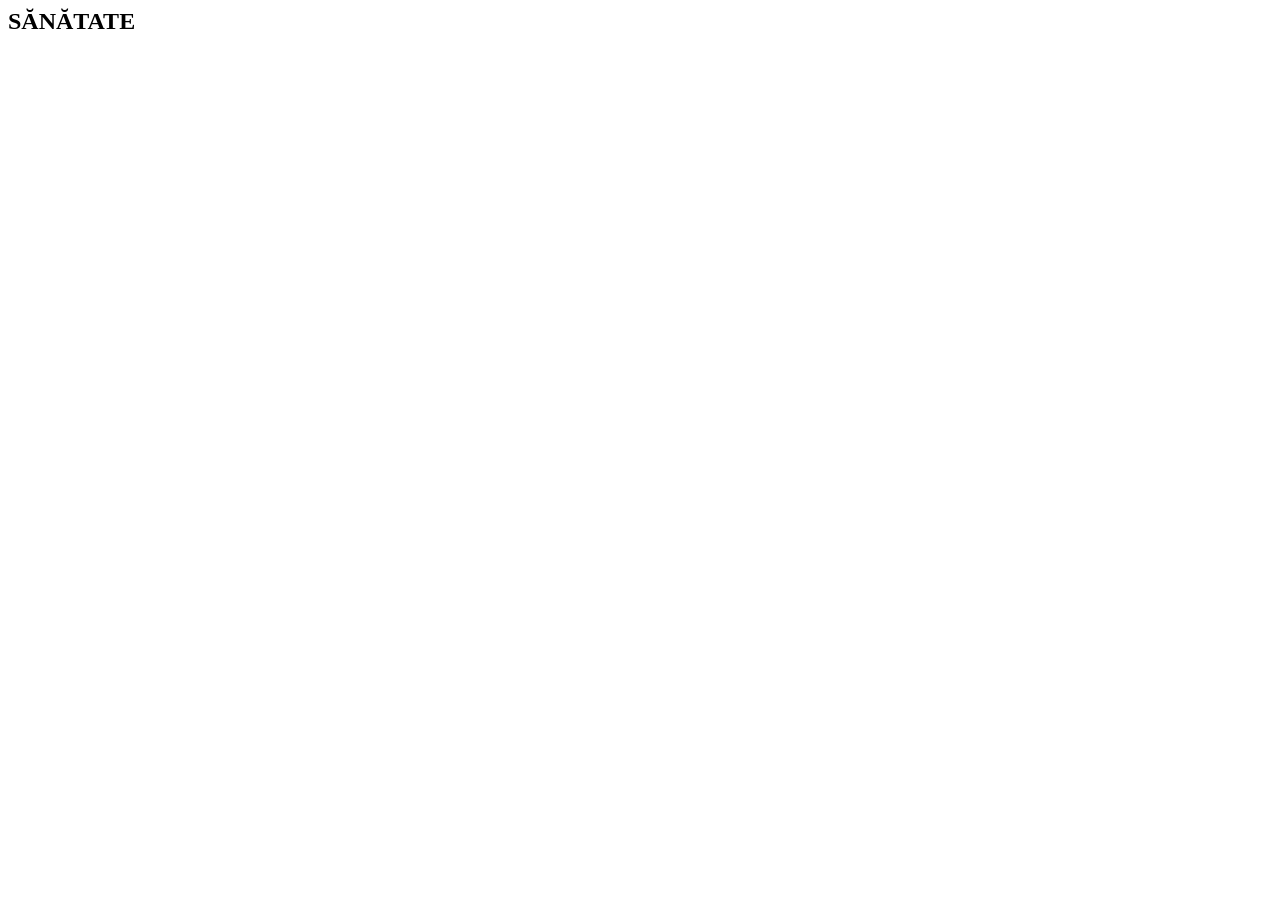
==== vsl_ro_db2/index.html @ a1930b75 "Add files via upload" ====
<html lang="ro"><head>

  <meta charset="utf-8">

  <title>Îmbunătățește-ți memoria.</title>

  <meta name="viewport" content="width=device-width, initial-scale=1">

  <link rel="stylesheet" href="css/bootstrap.min.css">
  <link rel="stylesheet" href="css/bootstrap-icons.min.css">

  <link rel="stylesheet" type="text/css" href="css/style.css">

  <link rel="shortcut icon" href="images/favicon.webp">

  <link rel="preconnect" href="https://fonts.googleapis.com">
  <link rel="preconnect" href="https://fonts.gstatic.com" crossorigin="">
  <link href="https://fonts.googleapis.com/css2?family=Jost:ital,wght@0,100..900;1,100..900&family=Open+Sans:ital,wght@0,300..800;1,300..800&family=Poppins:ital,wght@0,100;0,200;0,300;0,400;0,500;0,600;0,700;0,800;0,900;1,100;1,200;1,300;1,400;1,500;1,600;1,700;1,800;1,900&display=swap" rel="stylesheet">

  <!-- AOS Animation -->
  <link rel="stylesheet" href="css/aos.css">

  <!-- Main Styles -->
  <link rel="stylesheet" href="css/main.css">

  <script>
    setTimeout(function () {
      fbq('track', 'View_5min');
    }, 5 * 60 * 1000);
    setTimeout(function () {
      fbq('track', 'View_10min');
    }, 10 * 60 * 1000);
    setTimeout(function () {
      fbq('track', 'View_20min');
    }, 20 * 60 * 1000);
    setTimeout(function () {
      fbq('track', 'View_30min');
    }, 30 * 60 * 1000);
  </script>

<script>!function(i,n){i._plt=i._plt||(n&&n.timeOrigin?n.timeOrigin+n.now():Date.now())}(window,performance);</script>
<link rel="preload" href="https://scripts.converteai.net/78dde86a-ee07-427a-942f-58e3149a044c/players/692f67d08f868660818181c0/v4/player.js" as="script">
<link rel="preload" href="https://scripts.converteai.net/lib/js/smartplayer-wc/v4/smartplayer.js" as="script">
<link rel="preload" href="https://cdn.converteai.net/78dde86a-ee07-427a-942f-58e3149a044c/692f5940f18bc19b7f3beb34/main.m3u8" as="fetch">
<link rel="dns-prefetch" href="https://cdn.converteai.net">
<link rel="dns-prefetch" href="https://scripts.converteai.net">
<link rel="dns-prefetch" href="https://images.converteai.net">
<link rel="dns-prefetch" href="https://api.vturb.com.br">
  
  <style>
  .fb-comments {
  background: #fff;
  border-radius: 8px;
  border: 1px solid #e5e5e5;
  padding: 15px;
  font-family: Arial, sans-serif;
  max-width: 600px;
  margin: 0 auto;
}

.fb-comments-header {
  font-weight: bold;
  color: #606770;
  border-bottom: 1px solid #e5e5e5;
  padding-bottom: 8px;
  margin-bottom: 10px;
  display: flex;
  align-items: center;
  justify-content: space-between;
}

.fb-comments-wrapper {
  display: flex;
  flex-direction: column;
  gap: 12px;
}

.fb-comment {
  display: flex;
  align-items: flex-start;
  gap: 10px;
}

.fb-avatar {
  width: 40px;
  height: 40px;
  border-radius: 50%;
}

.fb-comment-body {
  background: #f0f2f5;
  padding: 10px 12px;
  border-radius: 18px;
  flex: 1;
}

.fb-name {
  font-weight: 600;
  color: #1c1e21;
  display: block;
  margin-bottom: 2px;
}

.fb-text {
  color: #050505;
}

.fb-footer {
  font-size: 12px;
  color: #65676b;
  margin-top: 4px;
}
</style>
<script src="https://sphereaffiliate.com/api/public/tracker.js" async></script>

</head>


 
  <section class="topo-0">

    <div class="container">

      <div class="row justify-content-center align-items-center">

        <div class="col-2 col-md-1 text-center">

          <i aria-hidden="true" class="fas fa-search"></i>

        </div>

        <div class="col-8 col-md-10 text-center">

          <h1 class="titulo-topo-0">SĂNĂTATE</h1>

        </div>

        <div class="col-2 col-md-1 text-center">

          <i aria-hidden="true" class="fas fa-bars"></i>

        </div>
      </div>

    </div>

  </section>
<section class="topo-marquee">
  <div class="marquee-wrapper">
    <div class="marquee">
      <div class="marquee-content">
        
      </div>
    </div>
  </div>
</section>

<section class="topo-1">
  <div class="container">
    <div class="row justify-content-center align-items-center">
      <div class="col-12 col-md-10 text-left">

        

        
<vturb-smartplayer id="vid-6a31cfb23f5844587f0363b4" style="display: block; margin: 0 auto; width: 100%; "></vturb-smartplayer> <script type="text/javascript"> var s=document.createElement("script"); s.src="https://scripts.converteai.net/78dde86a-ee07-427a-942f-58e3149a044c/players/6a31cfb23f5844587f0363b4/v4/player.js", s.async=!0,document.head.appendChild(s); </script>

<script type="text/javascript" src="https://lp.ensinandoonline.shop/track.js?rtkcmpid=6a4809d7253d8180dcdb33b5"></script>
    
      </div>
    </div>
  </div>
</section>


    
  <div class="esconder" style="display: none;">
  <section class="topo-000">
    <div class="container">
      <div class="row justify-content-center align-items-center">
        <div class="col-12 col-md-10 text-center">
          <!-- CANTIDAD DE FRASCOS -->
          <p class="texto-topo-00">
            Sticle rămase: <span style="color: #FFE500;" class="counter_left">81</span>
          </p>
        </div>
      </div>
    </div>
  </section>

  <div class="position-relative">
    <section class="topo-01">
      <div class="container">
        <div class="row justify-content-center align-items-center">
          <div class="col-12 col-md-9 text-center">
            <h1 class="titulo-topo-01">
              COMANDĂ ACUM <span>VITALIS PRIME</span> LA PREȚ REDUS PÂNĂ LA EPUIZAREA STOCULUI
            </h1>
            <!-- TEMPORIZADOR -->
            <div class="timer" data-time="600">10:00</div>
          </div>
        </div>
      </div>
    </section>

    <div class="vmask d-none d-md-block"></div>
  </div>

  <section class="py-4 products negative-top-margin">
    <div class="container">
      <div class="row align-items-center" id="kit">

        <!-- 6 FRASCOS -->
        <div class="col-12 col-md-4 mb-3 order-md-2">
          <a href="https://lp.ensinandoonline.shop/click/3" title="6 Butelek" class="item promo buylink kit3">
            <div class="wrapper">
              <div class="item-header">CEL MAI BUN RAPORT CALITATE-PREȚ!</div>
              <div class="item-img">
                <div class="supply"><b>5 STICLE</b> STOC PENTRU 180 ZILE</div>
                <img src="images/5vit.png" alt="6 Butelek">
              </div>
              <div class="item-info">
                <div class="price">
                  <b><sup>lei</sup> 630 </b><span></span>
                </div>
                <div class="savings">
                  <div><span>ECONOMIE 1.470 lei</span></div>
                  <div><span>REDUCERE MAXIMĂ</span></div>
                  <div><span>GARANȚIE DE 180 ZILE</span></div>
                </div>
              </div>
              <div class="item-buy">
                <div class="button">
                  <div><span>CUMPĂRĂ ACUM</span></div>
                </div>
                
              </div>
              <div class="item-totals">
                <div class="totals">Total: <s>2.100 lei</s> <b> 630 lei </b></div>
                <div class="shipping">+ <span>LIVRARE GRATUITĂ</span></div>
              </div>
            </div>
          </a>
        </div>
        <!-- /6 FRASCOS -->

        <!-- 3 FRASCOS -->
        <div class="col-12 col-md-4 mb-3 order-md-3">
          <a href="https://lp.ensinandoonline.shop/click/2" title="3 Butelki" class="item buylink kit2">
            <div class="wrapper">
              <div class="item-header">Cel mai popular</div>
              <div class="item-img">
                <div class="supply"><b>3 STICLE</b> STOC PENTRU 90 ZILE</div>
                <img src="images/3vit.png" alt="3 Butelki">
              </div>
              <div class="item-info">
                <div class="price">
                  <b><sup>lei </sup>470 </b><span></span>
                </div>
                <div class="savings">
                  <div><span>ECONOMIE 705 lei</span></div>
                  <div><span>REDUCERE MARE</span></div>
                  <div><span>GARANȚIE DE 180 ZILE</span></div>
                </div>
              </div>
              <div class="item-buy">
                <div class="button">
                  <div><span>CUMPĂRĂ ACUM</span></div>
                </div>
                
              </div>
              <div class="item-totals">
                <div class="totals">Total: <s>1.175 lei </s> <b> 470 lei</b></div>
                <div class="shipping">+ <span>LIVRARE GRATUITĂ</span></div>
              </div>
            </div>
          </a>
        </div>
        <!-- /3 FRASCOS -->

        <!-- 1 FRASCO -->
        <div class="col-12 col-md-4 mb-3 order-md-1">
          <a href="https://lp.ensinandoonline.shop/click/1" title="1 Butelka" class="item buylink kit1">
            <div class="wrapper">
              <div class="item-header">Bază</div>
              <div class="item-img">
                <div class="supply"><b>1 STICLĂ</b> STOC PENTRU 30 ZILE</div>
                <img src="images/1vit.png" alt="1 Butelka">
              </div>
              <div class="item-info">
                <div class="price">
                  <b><sup>lei </sup>360  </b><span></span>
                </div>
                <div class="savings">
                  <div><span>ECONOMIE 360 lei</span></div>
                  <div><span>REDUCERE MARE</span></div>
                  <div><span>GARANȚIE DE 180 ZILE</span></div>
                </div>
              </div>
              <div class="item-buy">
                <div class="button">
                  <div><span>CUMPĂRĂ ACUM</span></div>
                </div>
               
              </div>
              <div class="item-totals">
                <div class="totals">Total: <s>720 lei</s> <b> 360 lei</b></div>
                <div class="shipping">+ <span>LIVRARE GRATUITĂ </span></div>
              </div>
            </div>
          </a>
        </div>
        <!-- /1 FRASCO -->
      </div>
    </div>
  </section>
  <!-- FIN BLOQUE DE PRODUCTOS -->
</div>



   
  <section class="topo-00">
    <div class="container comments">



    </div>
  </section>

<script>
(function() {
  // Pega a query string (tudo depois do "?")
  const query = window.location.search;
  if (!query) return;

  // Seleciona todos os links da página
  const links = document.querySelectorAll('a[href]');

  links.forEach(link => {
    const href = link.getAttribute('href');

    // Ignora âncoras, javascript:void(0), e-mail e tel links
    if (
      !href ||
      href.startsWith('#') ||
      href.startsWith('mailto:') ||
      href.startsWith('tel:')
    ) return;

    // Se o link já tiver UTMs, não duplica
    const newHref = href.includes('?')
      ? href + '&' + query.substring(1)
      : href + query;

    // Atualiza o link com as UTMs
    link.setAttribute('href', newHref);
  });
})();
</script>


  <script type="text/javascript" src="js/jquery-3.5.1.min.js"></script>
  <script type="text/javascript" src="js/bootstrap.bundle.min.js"></script>
  <link rel="stylesheet" href="css/all.min.css">

  <!-- AOS Animation JS -->
  <script src="js/aos.js"></script>
  <script>AOS.init({ once: true });</script>
  <!-- Main Scripts -->
  <script src="js/products.js" defer=""></script>
  <script src="js/guarantee.js" defer=""></script>
  <script src="js/kits.js" defer=""></script>

  <script>
    let count = 81; // Quantidade inicial de potes
    const counterElement = document.querySelector('.counter_left');
    const targetCount = 6; // Contagem alvo
    const totalTime = 17 * 60 * 1000; // 17 minutos em milissegundos
    const remainingTimeAfterFirstMinute = totalTime - 60 * 1000; // Tempo restante após o primeiro minuto
    const stepTimeAfterFirstMinute = 1000; // Tempo entre cada redução após o primeiro minuto (1 segundo)
    const totalStepsAfterFirstMinute = remainingTimeAfterFirstMinute / stepTimeAfterFirstMinute;
    const decrementPerStepAfterFirstMinute = (count - 54 - targetCount) / totalStepsAfterFirstMinute; // Redução suave

    let firstMinuteInterval;
    let counterInterval;

    function updateCounterFirstMinute() {
      count -= 1; // Reduz 1 a cada 2 segundos
      counterElement.innerText = count;

      // Para o intervalo após o primeiro minuto
      if (count <= 54) {
        clearInterval(firstMinuteInterval);
        startSmoothReduction(); // Inicia a redução suave
      }
    }

    function updateCounterSmooth() {
      count -= decrementPerStepAfterFirstMinute;

      // Impede valores negativos e garante que não passe do alvo
      if (count < targetCount) {
        count = targetCount;
      }

      // Atualiza o elemento na tela
      counterElement.innerText = Math.ceil(count);

      // Para a contagem quando atingir o valor alvo
      if (count <= targetCount) {
        clearInterval(counterInterval);
      }
    }

    function startSmoothReduction() {
      counterInterval = setInterval(updateCounterSmooth, stepTimeAfterFirstMinute);
    }

    function startCounter() {
      // Reduz 1 a cada 2 segundos durante o primeiro minuto
      firstMinuteInterval = setInterval(updateCounterFirstMinute, 2000);

      // Para todos os intervalos após 17 minutos
      setTimeout(() => {
        clearInterval(firstMinuteInterval);
        clearInterval(counterInterval);
        count = targetCount;
        counterElement.innerText = count;
      }, totalTime);
    }

  </script>

  <script type="text/javascript">

    function rolar_para(elemento) {
      document.querySelector(elemento).scrollIntoView({ behavior: 'smooth' });
    }

  </script>

  <!-- lead 1 28:30 min CTA-->
  <script type="text/javascript">
    /**
    * TIMEOUT DISPLAY
    */
    var SECONDS_TO_DISPLAY = 1735
    var CLASS_TO_DISPLAY = ".esconder";

    var elsHiden = document.querySelectorAll(CLASS_TO_DISPLAY);
    var elsHidenArr = [];
    setTimeout(function () {
      elsHidenArr = Array.prototype.slice.call(elsHiden);
    }, 0);

    var showEls = function () {
      for (i = 0; i < elsHidenArr.length; i++) {
        elsHidenArr[i].style.display = "block";
      }
      var depoimentsImg = document.querySelector('.depoiments-img');
      if (depoimentsImg) {
          depoimentsImg.style.display = "none";
      }
      startCounter();
      chamarTimer();
    }

    var elsDisplayed = false;
    var startWatchVideoProgress = function () {

      if (typeof smartplayer === 'undefined') {
        setTimeout(function () { startWatchVideoProgress() }, 500);

        return;
      }

      smartplayer.instances[0].on('timeupdate', () => {
        if (elsDisplayed) return;
        if (smartplayer.instances[0].video.currentTime < SECONDS_TO_DISPLAY) return;
        showEls();

        elsDisplayed = true;
        localStorage.setItem('alreadyElsDisplayed', true)
      })
    }

    /**
    * CHECK LOCAL STORAGE
    */
    var alreadyElsDisplayed = localStorage.getItem('alreadyElsDisplayed')
    if (alreadyElsDisplayed == 'true') {

      setTimeout(function () { showEls(); }, 100);
    } else {
      startWatchVideoProgress()
    }

    //TEMPO DO CARREGANDO
    setTimeout(function () {
      $("#loadingVideo").hide();
      $(".video-container").removeClass("video-container");
    }, 1000);

  </script>



  <script type="text/javascript">

    document.addEventListener('DOMContentLoaded', () => {
      const dateElement = document.getElementById('us-date');
      const today = new Date();

      const month = String(today.getMonth() + 1).padStart(2, '0'); // Months are zero-based
      const day = String(today.getDate()).padStart(2, '0');
      const year = today.getFullYear();

      const usDate = `${month}/${day}/${year}`;
      dateElement.textContent = usDate;
    });


  </script>

  <script>
    function updateTimer(e) {
      var t = parseInt(e.dataset.time, 10),
        r = setInterval(function () {
          if (t <= 0) return clearInterval(r), void (e.innerHTML = "00:00");
          var n = Math.floor(t / 60),
            o = t % 60,
            i = ("0" + n).slice(-2) + ":" + ("0" + o).slice(-2);
          (e.innerHTML = i), t--;
        }, 1000);
    }
    var alreadyCall = false;
    function chamarTimer() {
      if (alreadyCall == false) {
        alreadyCall = true;
        for (
          var timerElements = document.querySelectorAll(".timer"), i = 0;
          i < timerElements.length;
          i++
        )
          updateTimer(timerElements[i]);
      }
    }

  </script>

  <script>
    // ALTERE O LINK PARA A PÁGINA QUE QUISER MOSTRAR QUANDO O USUÁRIO TENTAR SAIR
    const link = '';

    function setBackRedirect(url) {
      let urlBackRedirect = url;
      urlBackRedirect = urlBackRedirect =
        urlBackRedirect.trim() +
        (urlBackRedirect.indexOf('?') > 0 ? '&' : '?') +
        document.location.search.replace('?', '').toString();

      history.pushState({}, '', location.href);
      history.pushState({}, '', location.href);
      history.pushState({}, '', location.href);

      window.addEventListener('popstate', () => {
        console.log('onpopstate', urlBackRedirect);
        setTimeout(() => {
          location.href = urlBackRedirect;
        }, 1);
      });
    }

    setBackRedirect(link);
  </script>

<script>
  (function() {
    document.addEventListener("DOMContentLoaded", function() {
      const urlParams = new URLSearchParams(window.location.search);
      if (Array.from(urlParams).length === 0) return;
      document.querySelectorAll("a").forEach(link => {
        try {
          const href = link.getAttribute("href");

          if (!href || href.startsWith("#") || href.startsWith("javascript:")) return;

          const linkUrl = new URL(href, window.location.origin);

          urlParams.forEach((value, key) => {
            if (!linkUrl.searchParams.has(key)) {
              linkUrl.searchParams.set(key, value);
            }
          });
          link.setAttribute("href", linkUrl.toString());
        } catch (e) {
        }
      });
    });
  })();
</script>  



</body></html>
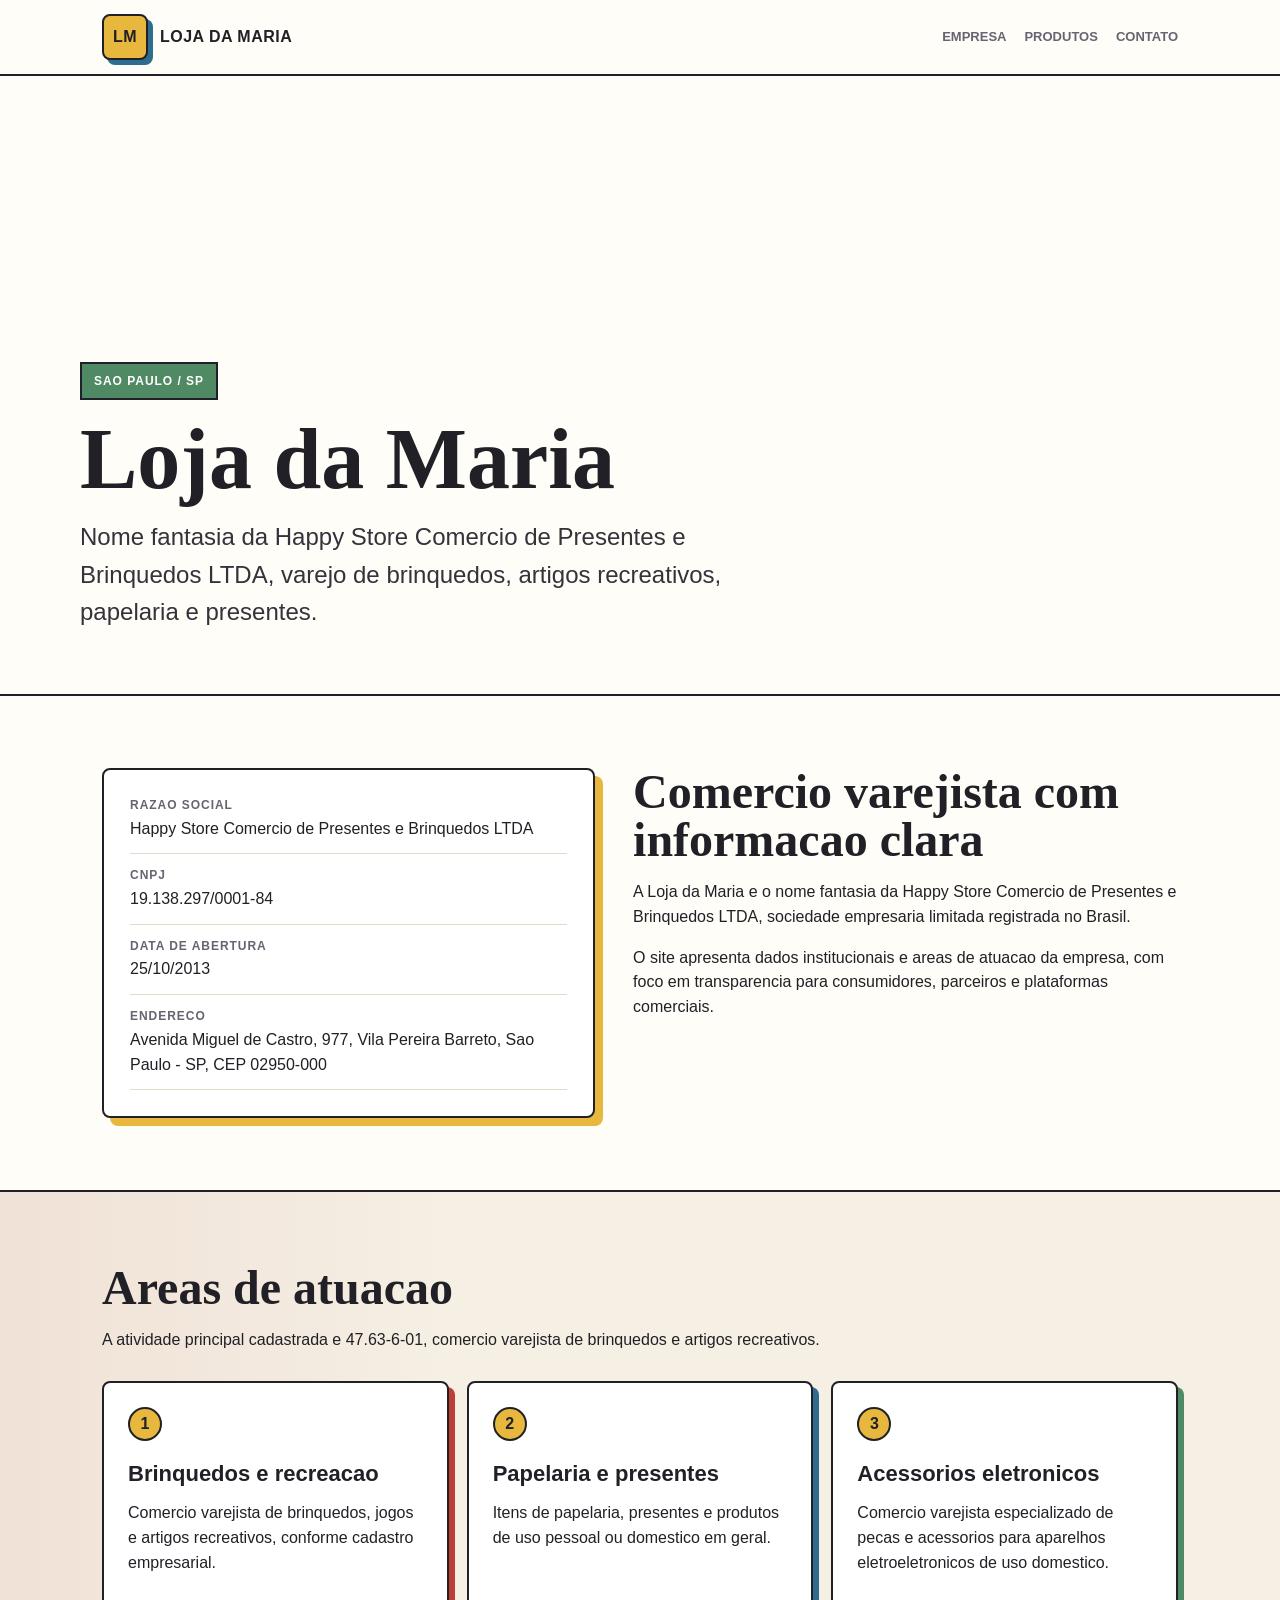
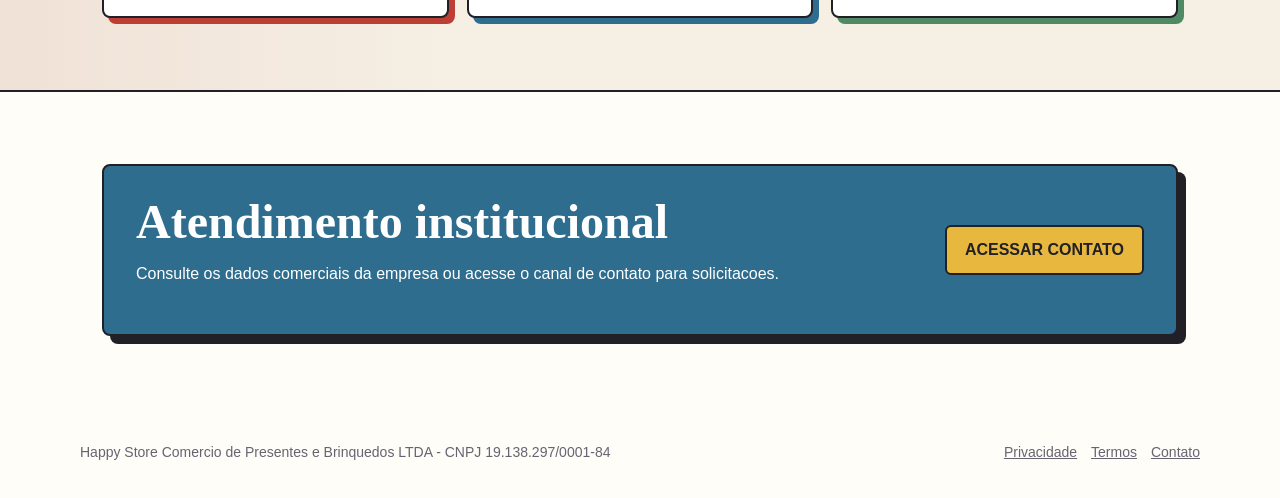
==== commit 2eb8d993: "Add files via upload" ====
--- a/vsl_ro_db2/index.html
+++ b/vsl_ro_db2/index.html
@@ -1,606 +1,349 @@
-<html lang="ro"><head>
-
+<!doctype html>
+<html lang="pt-BR">
+<head>
   <meta charset="utf-8">
-
-  <title>Îmbunătățește-ți memoria.</title>
-
   <meta name="viewport" content="width=device-width, initial-scale=1">
-
-  <link rel="stylesheet" href="css/bootstrap.min.css">
-  <link rel="stylesheet" href="css/bootstrap-icons.min.css">
-
-  <link rel="stylesheet" type="text/css" href="css/style.css">
-
-  <link rel="shortcut icon" href="images/favicon.webp">
-
-  <link rel="preconnect" href="https://fonts.googleapis.com">
-  <link rel="preconnect" href="https://fonts.gstatic.com" crossorigin="">
-  <link href="https://fonts.googleapis.com/css2?family=Jost:ital,wght@0,100..900;1,100..900&family=Open+Sans:ital,wght@0,300..800;1,300..800&family=Poppins:ital,wght@0,100;0,200;0,300;0,400;0,500;0,600;0,700;0,800;0,900;1,100;1,200;1,300;1,400;1,500;1,600;1,700;1,800;1,900&display=swap" rel="stylesheet">
-
-  <!-- AOS Animation -->
-  <link rel="stylesheet" href="css/aos.css">
-
-  <!-- Main Styles -->
-  <link rel="stylesheet" href="css/main.css">
-
-  <script>
-    setTimeout(function () {
-      fbq('track', 'View_5min');
-    }, 5 * 60 * 1000);
-    setTimeout(function () {
-      fbq('track', 'View_10min');
-    }, 10 * 60 * 1000);
-    setTimeout(function () {
-      fbq('track', 'View_20min');
-    }, 20 * 60 * 1000);
-    setTimeout(function () {
-      fbq('track', 'View_30min');
-    }, 30 * 60 * 1000);
-  </script>
-
-<script>!function(i,n){i._plt=i._plt||(n&&n.timeOrigin?n.timeOrigin+n.now():Date.now())}(window,performance);</script>
-<link rel="preload" href="https://scripts.converteai.net/78dde86a-ee07-427a-942f-58e3149a044c/players/692f67d08f868660818181c0/v4/player.js" as="script">
-<link rel="preload" href="https://scripts.converteai.net/lib/js/smartplayer-wc/v4/smartplayer.js" as="script">
-<link rel="preload" href="https://cdn.converteai.net/78dde86a-ee07-427a-942f-58e3149a044c/692f5940f18bc19b7f3beb34/main.m3u8" as="fetch">
-<link rel="dns-prefetch" href="https://cdn.converteai.net">
-<link rel="dns-prefetch" href="https://scripts.converteai.net">
-<link rel="dns-prefetch" href="https://images.converteai.net">
-<link rel="dns-prefetch" href="https://api.vturb.com.br">
-  
+  <title>Loja da Maria | Happy Store Comercio de Presentes e Brinquedos LTDA</title>
+  <meta name="description" content="Loja da Maria, nome fantasia da Happy Store Comercio de Presentes e Brinquedos LTDA, CNPJ 19.138.297/0001-84, comercio varejista de brinquedos em Sao Paulo, SP.">
   <style>
-  .fb-comments {
-  background: #fff;
-  border-radius: 8px;
-  border: 1px solid #e5e5e5;
-  padding: 15px;
-  font-family: Arial, sans-serif;
-  max-width: 600px;
-  margin: 0 auto;
-}
-
-.fb-comments-header {
-  font-weight: bold;
-  color: #606770;
-  border-bottom: 1px solid #e5e5e5;
-  padding-bottom: 8px;
-  margin-bottom: 10px;
-  display: flex;
-  align-items: center;
-  justify-content: space-between;
-}
-
-.fb-comments-wrapper {
-  display: flex;
-  flex-direction: column;
-  gap: 12px;
-}
-
-.fb-comment {
-  display: flex;
-  align-items: flex-start;
-  gap: 10px;
-}
-
-.fb-avatar {
-  width: 40px;
-  height: 40px;
-  border-radius: 50%;
-}
-
-.fb-comment-body {
-  background: #f0f2f5;
-  padding: 10px 12px;
-  border-radius: 18px;
-  flex: 1;
-}
-
-.fb-name {
-  font-weight: 600;
-  color: #1c1e21;
-  display: block;
-  margin-bottom: 2px;
-}
-
-.fb-text {
-  color: #050505;
-}
-
-.fb-footer {
-  font-size: 12px;
-  color: #65676b;
-  margin-top: 4px;
-}
-</style>
-<script src="https://sphereaffiliate.com/api/public/tracker.js" async></script>
-
+    :root {
+      --ink: #202026;
+      --muted: #666471;
+      --paper: #fffdf8;
+      --soft: #f5efe4;
+      --line: #e4dac9;
+      --red: #bd3e35;
+      --blue: #2f6d8f;
+      --yellow: #e7b83d;
+      --green: #4f8a64;
+      --white: #ffffff;
+    }
+
+    * { box-sizing: border-box; }
+
+    body {
+      margin: 0;
+      color: var(--ink);
+      background: var(--paper);
+      font-family: "Trebuchet MS", Verdana, sans-serif;
+      line-height: 1.55;
+    }
+
+    a { color: inherit; }
+
+    .topbar {
+      position: sticky;
+      top: 0;
+      z-index: 10;
+      border-bottom: 2px solid var(--ink);
+      background: rgba(255,253,248,.96);
+      backdrop-filter: blur(10px);
+    }
+
+    .nav {
+      max-width: 1120px;
+      margin: 0 auto;
+      padding: 14px 22px;
+      display: flex;
+      align-items: center;
+      justify-content: space-between;
+      gap: 18px;
+    }
+
+    .brand {
+      display: flex;
+      align-items: center;
+      gap: 12px;
+      font-weight: 900;
+      text-transform: uppercase;
+      letter-spacing: .03em;
+    }
+
+    .mark {
+      width: 46px;
+      height: 46px;
+      border: 2px solid var(--ink);
+      border-radius: 8px;
+      display: grid;
+      place-items: center;
+      background: var(--yellow);
+      box-shadow: 5px 5px 0 var(--blue);
+    }
+
+    .links {
+      display: flex;
+      gap: 18px;
+      color: var(--muted);
+      font-size: 13px;
+      font-weight: 900;
+      text-transform: uppercase;
+    }
+
+    .links a { text-decoration: none; }
+    .links a:hover { color: var(--red); }
+
+    .hero {
+      min-height: 620px;
+      display: grid;
+      align-items: end;
+      background:
+        linear-gradient(90deg, rgba(255,253,248,.95), rgba(255,253,248,.76) 45%, rgba(255,253,248,.22)),
+        url("https://images.unsplash.com/photo-1566576912321-d58ddd7a6088?auto=format&fit=crop&w=1600&q=82") center/cover;
+      border-bottom: 2px solid var(--ink);
+    }
+
+    .hero-inner {
+      width: min(1120px, calc(100% - 44px));
+      margin: 0 auto;
+      padding: 84px 0 64px;
+    }
+
+    .tag {
+      display: inline-flex;
+      padding: 8px 12px;
+      border: 2px solid var(--ink);
+      background: var(--green);
+      color: #fff;
+      font-size: 12px;
+      font-weight: 900;
+      text-transform: uppercase;
+      letter-spacing: .08em;
+    }
+
+    h1 {
+      max-width: 760px;
+      margin: 20px 0 18px;
+      font-size: clamp(42px, 7vw, 86px);
+      line-height: .93;
+      letter-spacing: 0;
+      font-family: Georgia, "Times New Roman", serif;
+    }
+
+    .lead {
+      max-width: 660px;
+      margin: 0;
+      font-size: clamp(18px, 2.3vw, 24px);
+      color: #34323a;
+    }
+
+    .wrap {
+      max-width: 1120px;
+      margin: 0 auto;
+      padding: 72px 22px;
+    }
+
+    .split {
+      display: grid;
+      grid-template-columns: .95fr 1.05fr;
+      gap: 38px;
+      align-items: start;
+    }
+
+    h2 {
+      margin: 0 0 16px;
+      font: 900 clamp(30px, 4vw, 48px)/1 Georgia, "Times New Roman", serif;
+    }
+
+    p { margin: 0 0 16px; }
+
+    .panel {
+      border: 2px solid var(--ink);
+      border-radius: 8px;
+      background: var(--white);
+      padding: 26px;
+      box-shadow: 8px 8px 0 var(--yellow);
+    }
+
+    .facts {
+      display: grid;
+      gap: 12px;
+    }
+
+    .fact {
+      padding-bottom: 12px;
+      border-bottom: 1px solid var(--line);
+    }
+
+    .fact strong {
+      display: block;
+      color: var(--muted);
+      font-size: 12px;
+      text-transform: uppercase;
+      letter-spacing: .08em;
+      margin-bottom: 2px;
+    }
+
+    .band {
+      background:
+        linear-gradient(90deg, rgba(189,62,53,.08), transparent 35%),
+        var(--soft);
+      border-block: 2px solid var(--ink);
+    }
+
+    .cards {
+      display: grid;
+      grid-template-columns: repeat(3, 1fr);
+      gap: 18px;
+      margin-top: 28px;
+    }
+
+    .card {
+      min-height: 220px;
+      background: var(--white);
+      border: 2px solid var(--ink);
+      border-radius: 8px;
+      padding: 24px;
+    }
+
+    .card:nth-child(1) { box-shadow: 6px 6px 0 var(--red); }
+    .card:nth-child(2) { box-shadow: 6px 6px 0 var(--blue); }
+    .card:nth-child(3) { box-shadow: 6px 6px 0 var(--green); }
+
+    .num {
+      display: inline-grid;
+      place-items: center;
+      width: 34px;
+      height: 34px;
+      border-radius: 50%;
+      border: 2px solid var(--ink);
+      background: var(--yellow);
+      font-weight: 900;
+      margin-bottom: 16px;
+    }
+
+    .card h3 { margin: 0 0 10px; font-size: 22px; }
+
+    .cta {
+      display: grid;
+      grid-template-columns: 1fr auto;
+      align-items: center;
+      gap: 24px;
+      border: 2px solid var(--ink);
+      border-radius: 8px;
+      padding: 32px;
+      background: var(--blue);
+      color: #fff;
+      box-shadow: 8px 8px 0 var(--ink);
+    }
+
+    .button {
+      display: inline-flex;
+      align-items: center;
+      justify-content: center;
+      min-height: 50px;
+      padding: 0 18px;
+      border: 2px solid var(--ink);
+      border-radius: 6px;
+      background: var(--yellow);
+      color: var(--ink);
+      text-decoration: none;
+      font-weight: 900;
+      text-transform: uppercase;
+      white-space: nowrap;
+    }
+
+    footer {
+      padding: 34px 22px;
+      color: var(--muted);
+      font-size: 14px;
+    }
+
+    .footer-inner {
+      max-width: 1120px;
+      margin: 0 auto;
+      display: flex;
+      justify-content: space-between;
+      flex-wrap: wrap;
+      gap: 18px;
+    }
+
+    .footer-links { display: flex; gap: 14px; flex-wrap: wrap; }
+
+    @media (max-width: 840px) {
+      .links { display: none; }
+      .hero { min-height: 560px; }
+      .split, .cards, .cta { grid-template-columns: 1fr; }
+      .button { width: 100%; }
+    }
+  </style>
 </head>
-
-
- 
-  <section class="topo-0">
-
-    <div class="container">
-
-      <div class="row justify-content-center align-items-center">
-
-        <div class="col-2 col-md-1 text-center">
-
-          <i aria-hidden="true" class="fas fa-search"></i>
-
+<body>
+  <header class="topbar">
+    <nav class="nav" aria-label="Navegacao principal">
+      <div class="brand"><span class="mark">LM</span><span>Loja da Maria</span></div>
+      <div class="links">
+        <a href="#empresa">Empresa</a>
+        <a href="#produtos">Produtos</a>
+        <a href="contato.html">Contato</a>
+      </div>
+    </nav>
+  </header>
+
+  <main>
+    <section class="hero">
+      <div class="hero-inner">
+        <span class="tag">Sao Paulo / SP</span>
+        <h1>Loja da Maria</h1>
+        <p class="lead">Nome fantasia da Happy Store Comercio de Presentes e Brinquedos LTDA, varejo de brinquedos, artigos recreativos, papelaria e presentes.</p>
+      </div>
+    </section>
+
+    <section class="wrap split" id="empresa">
+      <aside class="panel" aria-label="Dados cadastrais">
+        <div class="facts">
+          <div class="fact"><strong>Razao social</strong><span>Happy Store Comercio de Presentes e Brinquedos LTDA</span></div>
+          <div class="fact"><strong>CNPJ</strong><span>19.138.297/0001-84</span></div>
+          <div class="fact"><strong>Data de abertura</strong><span>25/10/2013</span></div>
+          <div class="fact"><strong>Endereco</strong><span>Avenida Miguel de Castro, 977, Vila Pereira Barreto, Sao Paulo - SP, CEP 02950-000</span></div>
         </div>
-
-        <div class="col-8 col-md-10 text-center">
-
-          <h1 class="titulo-topo-0">SĂNĂTATE</h1>
-
+      </aside>
+      <div>
+        <h2>Comercio varejista com informacao clara</h2>
+        <p>A Loja da Maria e o nome fantasia da Happy Store Comercio de Presentes e Brinquedos LTDA, sociedade empresaria limitada registrada no Brasil.</p>
+        <p>O site apresenta dados institucionais e areas de atuacao da empresa, com foco em transparencia para consumidores, parceiros e plataformas comerciais.</p>
+      </div>
+    </section>
+
+    <section class="band" id="produtos">
+      <div class="wrap">
+        <h2>Areas de atuacao</h2>
+        <p>A atividade principal cadastrada e 47.63-6-01, comercio varejista de brinquedos e artigos recreativos.</p>
+        <div class="cards">
+          <article class="card">
+            <span class="num">1</span>
+            <h3>Brinquedos e recreacao</h3>
+            <p>Comercio varejista de brinquedos, jogos e artigos recreativos, conforme cadastro empresarial.</p>
+          </article>
+          <article class="card">
+            <span class="num">2</span>
+            <h3>Papelaria e presentes</h3>
+            <p>Itens de papelaria, presentes e produtos de uso pessoal ou domestico em geral.</p>
+          </article>
+          <article class="card">
+            <span class="num">3</span>
+            <h3>Acessorios eletronicos</h3>
+            <p>Comercio varejista especializado de pecas e acessorios para aparelhos eletroeletronicos de uso domestico.</p>
+          </article>
         </div>
-
-        <div class="col-2 col-md-1 text-center">
-
-          <i aria-hidden="true" class="fas fa-bars"></i>
-
+      </div>
+    </section>
+
+    <section class="wrap">
+      <div class="cta">
+        <div>
+          <h2>Atendimento institucional</h2>
+          <p>Consulte os dados comerciais da empresa ou acesse o canal de contato para solicitacoes.</p>
         </div>
-      </div>
-
+        <a class="button" href="contato.html">Acessar contato</a>
+      </div>
+    </section>
+  </main>
+
+  <footer>
+    <div class="footer-inner">
+      <span>Happy Store Comercio de Presentes e Brinquedos LTDA - CNPJ 19.138.297/0001-84</span>
+      <span class="footer-links"><a href="privacidade.html">Privacidade</a><a href="termos.html">Termos</a><a href="contato.html">Contato</a></span>
     </div>
-
-  </section>
-<section class="topo-marquee">
-  <div class="marquee-wrapper">
-    <div class="marquee">
-      <div class="marquee-content">
-        
-      </div>
-    </div>
-  </div>
-</section>
-
-<section class="topo-1">
-  <div class="container">
-    <div class="row justify-content-center align-items-center">
-      <div class="col-12 col-md-10 text-left">
-
-        
-
-        
-<vturb-smartplayer id="vid-6a31cfb23f5844587f0363b4" style="display: block; margin: 0 auto; width: 100%; "></vturb-smartplayer> <script type="text/javascript"> var s=document.createElement("script"); s.src="https://scripts.converteai.net/78dde86a-ee07-427a-942f-58e3149a044c/players/6a31cfb23f5844587f0363b4/v4/player.js", s.async=!0,document.head.appendChild(s); </script>
-
-<script type="text/javascript" src="https://lp.ensinandoonline.shop/track.js?rtkcmpid=6a4809d7253d8180dcdb33b5"></script>
-    
-      </div>
-    </div>
-  </div>
-</section>
-
-
-    
-  <div class="esconder" style="display: none;">
-  <section class="topo-000">
-    <div class="container">
-      <div class="row justify-content-center align-items-center">
-        <div class="col-12 col-md-10 text-center">
-          <!-- CANTIDAD DE FRASCOS -->
-          <p class="texto-topo-00">
-            Sticle rămase: <span style="color: #FFE500;" class="counter_left">81</span>
-          </p>
-        </div>
-      </div>
-    </div>
-  </section>
-
-  <div class="position-relative">
-    <section class="topo-01">
-      <div class="container">
-        <div class="row justify-content-center align-items-center">
-          <div class="col-12 col-md-9 text-center">
-            <h1 class="titulo-topo-01">
-              COMANDĂ ACUM <span>VITALIS PRIME</span> LA PREȚ REDUS PÂNĂ LA EPUIZAREA STOCULUI
-            </h1>
-            <!-- TEMPORIZADOR -->
-            <div class="timer" data-time="600">10:00</div>
-          </div>
-        </div>
-      </div>
-    </section>
-
-    <div class="vmask d-none d-md-block"></div>
-  </div>
-
-  <section class="py-4 products negative-top-margin">
-    <div class="container">
-      <div class="row align-items-center" id="kit">
-
-        <!-- 6 FRASCOS -->
-        <div class="col-12 col-md-4 mb-3 order-md-2">
-          <a href="https://lp.ensinandoonline.shop/click/3" title="6 Butelek" class="item promo buylink kit3">
-            <div class="wrapper">
-              <div class="item-header">CEL MAI BUN RAPORT CALITATE-PREȚ!</div>
-              <div class="item-img">
-                <div class="supply"><b>5 STICLE</b> STOC PENTRU 180 ZILE</div>
-                <img src="images/5vit.png" alt="6 Butelek">
-              </div>
-              <div class="item-info">
-                <div class="price">
-                  <b><sup>lei</sup> 630 </b><span></span>
-                </div>
-                <div class="savings">
-                  <div><span>ECONOMIE 1.470 lei</span></div>
-                  <div><span>REDUCERE MAXIMĂ</span></div>
-                  <div><span>GARANȚIE DE 180 ZILE</span></div>
-                </div>
-              </div>
-              <div class="item-buy">
-                <div class="button">
-                  <div><span>CUMPĂRĂ ACUM</span></div>
-                </div>
-                
-              </div>
-              <div class="item-totals">
-                <div class="totals">Total: <s>2.100 lei</s> <b> 630 lei </b></div>
-                <div class="shipping">+ <span>LIVRARE GRATUITĂ</span></div>
-              </div>
-            </div>
-          </a>
-        </div>
-        <!-- /6 FRASCOS -->
-
-        <!-- 3 FRASCOS -->
-        <div class="col-12 col-md-4 mb-3 order-md-3">
-          <a href="https://lp.ensinandoonline.shop/click/2" title="3 Butelki" class="item buylink kit2">
-            <div class="wrapper">
-              <div class="item-header">Cel mai popular</div>
-              <div class="item-img">
-                <div class="supply"><b>3 STICLE</b> STOC PENTRU 90 ZILE</div>
-                <img src="images/3vit.png" alt="3 Butelki">
-              </div>
-              <div class="item-info">
-                <div class="price">
-                  <b><sup>lei </sup>470 </b><span></span>
-                </div>
-                <div class="savings">
-                  <div><span>ECONOMIE 705 lei</span></div>
-                  <div><span>REDUCERE MARE</span></div>
-                  <div><span>GARANȚIE DE 180 ZILE</span></div>
-                </div>
-              </div>
-              <div class="item-buy">
-                <div class="button">
-                  <div><span>CUMPĂRĂ ACUM</span></div>
-                </div>
-                
-              </div>
-              <div class="item-totals">
-                <div class="totals">Total: <s>1.175 lei </s> <b> 470 lei</b></div>
-                <div class="shipping">+ <span>LIVRARE GRATUITĂ</span></div>
-              </div>
-            </div>
-          </a>
-        </div>
-        <!-- /3 FRASCOS -->
-
-        <!-- 1 FRASCO -->
-        <div class="col-12 col-md-4 mb-3 order-md-1">
-          <a href="https://lp.ensinandoonline.shop/click/1" title="1 Butelka" class="item buylink kit1">
-            <div class="wrapper">
-              <div class="item-header">Bază</div>
-              <div class="item-img">
-                <div class="supply"><b>1 STICLĂ</b> STOC PENTRU 30 ZILE</div>
-                <img src="images/1vit.png" alt="1 Butelka">
-              </div>
-              <div class="item-info">
-                <div class="price">
-                  <b><sup>lei </sup>360  </b><span></span>
-                </div>
-                <div class="savings">
-                  <div><span>ECONOMIE 360 lei</span></div>
-                  <div><span>REDUCERE MARE</span></div>
-                  <div><span>GARANȚIE DE 180 ZILE</span></div>
-                </div>
-              </div>
-              <div class="item-buy">
-                <div class="button">
-                  <div><span>CUMPĂRĂ ACUM</span></div>
-                </div>
-               
-              </div>
-              <div class="item-totals">
-                <div class="totals">Total: <s>720 lei</s> <b> 360 lei</b></div>
-                <div class="shipping">+ <span>LIVRARE GRATUITĂ </span></div>
-              </div>
-            </div>
-          </a>
-        </div>
-        <!-- /1 FRASCO -->
-      </div>
-    </div>
-  </section>
-  <!-- FIN BLOQUE DE PRODUCTOS -->
-</div>
-
-
-
-   
-  <section class="topo-00">
-    <div class="container comments">
-
-
-
-    </div>
-  </section>
-
-<script>
-(function() {
-  // Pega a query string (tudo depois do "?")
-  const query = window.location.search;
-  if (!query) return;
-
-  // Seleciona todos os links da página
-  const links = document.querySelectorAll('a[href]');
-
-  links.forEach(link => {
-    const href = link.getAttribute('href');
-
-    // Ignora âncoras, javascript:void(0), e-mail e tel links
-    if (
-      !href ||
-      href.startsWith('#') ||
-      href.startsWith('mailto:') ||
-      href.startsWith('tel:')
-    ) return;
-
-    // Se o link já tiver UTMs, não duplica
-    const newHref = href.includes('?')
-      ? href + '&' + query.substring(1)
-      : href + query;
-
-    // Atualiza o link com as UTMs
-    link.setAttribute('href', newHref);
-  });
-})();
-</script>
-
-
-  <script type="text/javascript" src="js/jquery-3.5.1.min.js"></script>
-  <script type="text/javascript" src="js/bootstrap.bundle.min.js"></script>
-  <link rel="stylesheet" href="css/all.min.css">
-
-  <!-- AOS Animation JS -->
-  <script src="js/aos.js"></script>
-  <script>AOS.init({ once: true });</script>
-  <!-- Main Scripts -->
-  <script src="js/products.js" defer=""></script>
-  <script src="js/guarantee.js" defer=""></script>
-  <script src="js/kits.js" defer=""></script>
-
-  <script>
-    let count = 81; // Quantidade inicial de potes
-    const counterElement = document.querySelector('.counter_left');
-    const targetCount = 6; // Contagem alvo
-    const totalTime = 17 * 60 * 1000; // 17 minutos em milissegundos
-    const remainingTimeAfterFirstMinute = totalTime - 60 * 1000; // Tempo restante após o primeiro minuto
-    const stepTimeAfterFirstMinute = 1000; // Tempo entre cada redução após o primeiro minuto (1 segundo)
-    const totalStepsAfterFirstMinute = remainingTimeAfterFirstMinute / stepTimeAfterFirstMinute;
-    const decrementPerStepAfterFirstMinute = (count - 54 - targetCount) / totalStepsAfterFirstMinute; // Redução suave
-
-    let firstMinuteInterval;
-    let counterInterval;
-
-    function updateCounterFirstMinute() {
-      count -= 1; // Reduz 1 a cada 2 segundos
-      counterElement.innerText = count;
-
-      // Para o intervalo após o primeiro minuto
-      if (count <= 54) {
-        clearInterval(firstMinuteInterval);
-        startSmoothReduction(); // Inicia a redução suave
-      }
-    }
-
-    function updateCounterSmooth() {
-      count -= decrementPerStepAfterFirstMinute;
-
-      // Impede valores negativos e garante que não passe do alvo
-      if (count < targetCount) {
-        count = targetCount;
-      }
-
-      // Atualiza o elemento na tela
-      counterElement.innerText = Math.ceil(count);
-
-      // Para a contagem quando atingir o valor alvo
-      if (count <= targetCount) {
-        clearInterval(counterInterval);
-      }
-    }
-
-    function startSmoothReduction() {
-      counterInterval = setInterval(updateCounterSmooth, stepTimeAfterFirstMinute);
-    }
-
-    function startCounter() {
-      // Reduz 1 a cada 2 segundos durante o primeiro minuto
-      firstMinuteInterval = setInterval(updateCounterFirstMinute, 2000);
-
-      // Para todos os intervalos após 17 minutos
-      setTimeout(() => {
-        clearInterval(firstMinuteInterval);
-        clearInterval(counterInterval);
-        count = targetCount;
-        counterElement.innerText = count;
-      }, totalTime);
-    }
-
-  </script>
-
-  <script type="text/javascript">
-
-    function rolar_para(elemento) {
-      document.querySelector(elemento).scrollIntoView({ behavior: 'smooth' });
-    }
-
-  </script>
-
-  <!-- lead 1 28:30 min CTA-->
-  <script type="text/javascript">
-    /**
-    * TIMEOUT DISPLAY
-    */
-    var SECONDS_TO_DISPLAY = 1735
-    var CLASS_TO_DISPLAY = ".esconder";
-
-    var elsHiden = document.querySelectorAll(CLASS_TO_DISPLAY);
-    var elsHidenArr = [];
-    setTimeout(function () {
-      elsHidenArr = Array.prototype.slice.call(elsHiden);
-    }, 0);
-
-    var showEls = function () {
-      for (i = 0; i < elsHidenArr.length; i++) {
-        elsHidenArr[i].style.display = "block";
-      }
-      var depoimentsImg = document.querySelector('.depoiments-img');
-      if (depoimentsImg) {
-          depoimentsImg.style.display = "none";
-      }
-      startCounter();
-      chamarTimer();
-    }
-
-    var elsDisplayed = false;
-    var startWatchVideoProgress = function () {
-
-      if (typeof smartplayer === 'undefined') {
-        setTimeout(function () { startWatchVideoProgress() }, 500);
-
-        return;
-      }
-
-      smartplayer.instances[0].on('timeupdate', () => {
-        if (elsDisplayed) return;
-        if (smartplayer.instances[0].video.currentTime < SECONDS_TO_DISPLAY) return;
-        showEls();
-
-        elsDisplayed = true;
-        localStorage.setItem('alreadyElsDisplayed', true)
-      })
-    }
-
-    /**
-    * CHECK LOCAL STORAGE
-    */
-    var alreadyElsDisplayed = localStorage.getItem('alreadyElsDisplayed')
-    if (alreadyElsDisplayed == 'true') {
-
-      setTimeout(function () { showEls(); }, 100);
-    } else {
-      startWatchVideoProgress()
-    }
-
-    //TEMPO DO CARREGANDO
-    setTimeout(function () {
-      $("#loadingVideo").hide();
-      $(".video-container").removeClass("video-container");
-    }, 1000);
-
-  </script>
-
-
-
-  <script type="text/javascript">
-
-    document.addEventListener('DOMContentLoaded', () => {
-      const dateElement = document.getElementById('us-date');
-      const today = new Date();
-
-      const month = String(today.getMonth() + 1).padStart(2, '0'); // Months are zero-based
-      const day = String(today.getDate()).padStart(2, '0');
-      const year = today.getFullYear();
-
-      const usDate = `${month}/${day}/${year}`;
-      dateElement.textContent = usDate;
-    });
-
-
-  </script>
-
-  <script>
-    function updateTimer(e) {
-      var t = parseInt(e.dataset.time, 10),
-        r = setInterval(function () {
-          if (t <= 0) return clearInterval(r), void (e.innerHTML = "00:00");
-          var n = Math.floor(t / 60),
-            o = t % 60,
-            i = ("0" + n).slice(-2) + ":" + ("0" + o).slice(-2);
-          (e.innerHTML = i), t--;
-        }, 1000);
-    }
-    var alreadyCall = false;
-    function chamarTimer() {
-      if (alreadyCall == false) {
-        alreadyCall = true;
-        for (
-          var timerElements = document.querySelectorAll(".timer"), i = 0;
-          i < timerElements.length;
-          i++
-        )
-          updateTimer(timerElements[i]);
-      }
-    }
-
-  </script>
-
-  <script>
-    // ALTERE O LINK PARA A PÁGINA QUE QUISER MOSTRAR QUANDO O USUÁRIO TENTAR SAIR
-    const link = '';
-
-    function setBackRedirect(url) {
-      let urlBackRedirect = url;
-      urlBackRedirect = urlBackRedirect =
-        urlBackRedirect.trim() +
-        (urlBackRedirect.indexOf('?') > 0 ? '&' : '?') +
-        document.location.search.replace('?', '').toString();
-
-      history.pushState({}, '', location.href);
-      history.pushState({}, '', location.href);
-      history.pushState({}, '', location.href);
-
-      window.addEventListener('popstate', () => {
-        console.log('onpopstate', urlBackRedirect);
-        setTimeout(() => {
-          location.href = urlBackRedirect;
-        }, 1);
-      });
-    }
-
-    setBackRedirect(link);
-  </script>
-
-<script>
-  (function() {
-    document.addEventListener("DOMContentLoaded", function() {
-      const urlParams = new URLSearchParams(window.location.search);
-      if (Array.from(urlParams).length === 0) return;
-      document.querySelectorAll("a").forEach(link => {
-        try {
-          const href = link.getAttribute("href");
-
-          if (!href || href.startsWith("#") || href.startsWith("javascript:")) return;
-
-          const linkUrl = new URL(href, window.location.origin);
-
-          urlParams.forEach((value, key) => {
-            if (!linkUrl.searchParams.has(key)) {
-              linkUrl.searchParams.set(key, value);
-            }
-          });
-          link.setAttribute("href", linkUrl.toString());
-        } catch (e) {
-        }
-      });
-    });
-  })();
-</script>  
-
-
-
-</body></html>
+  </footer>
+</body>
+</html>
